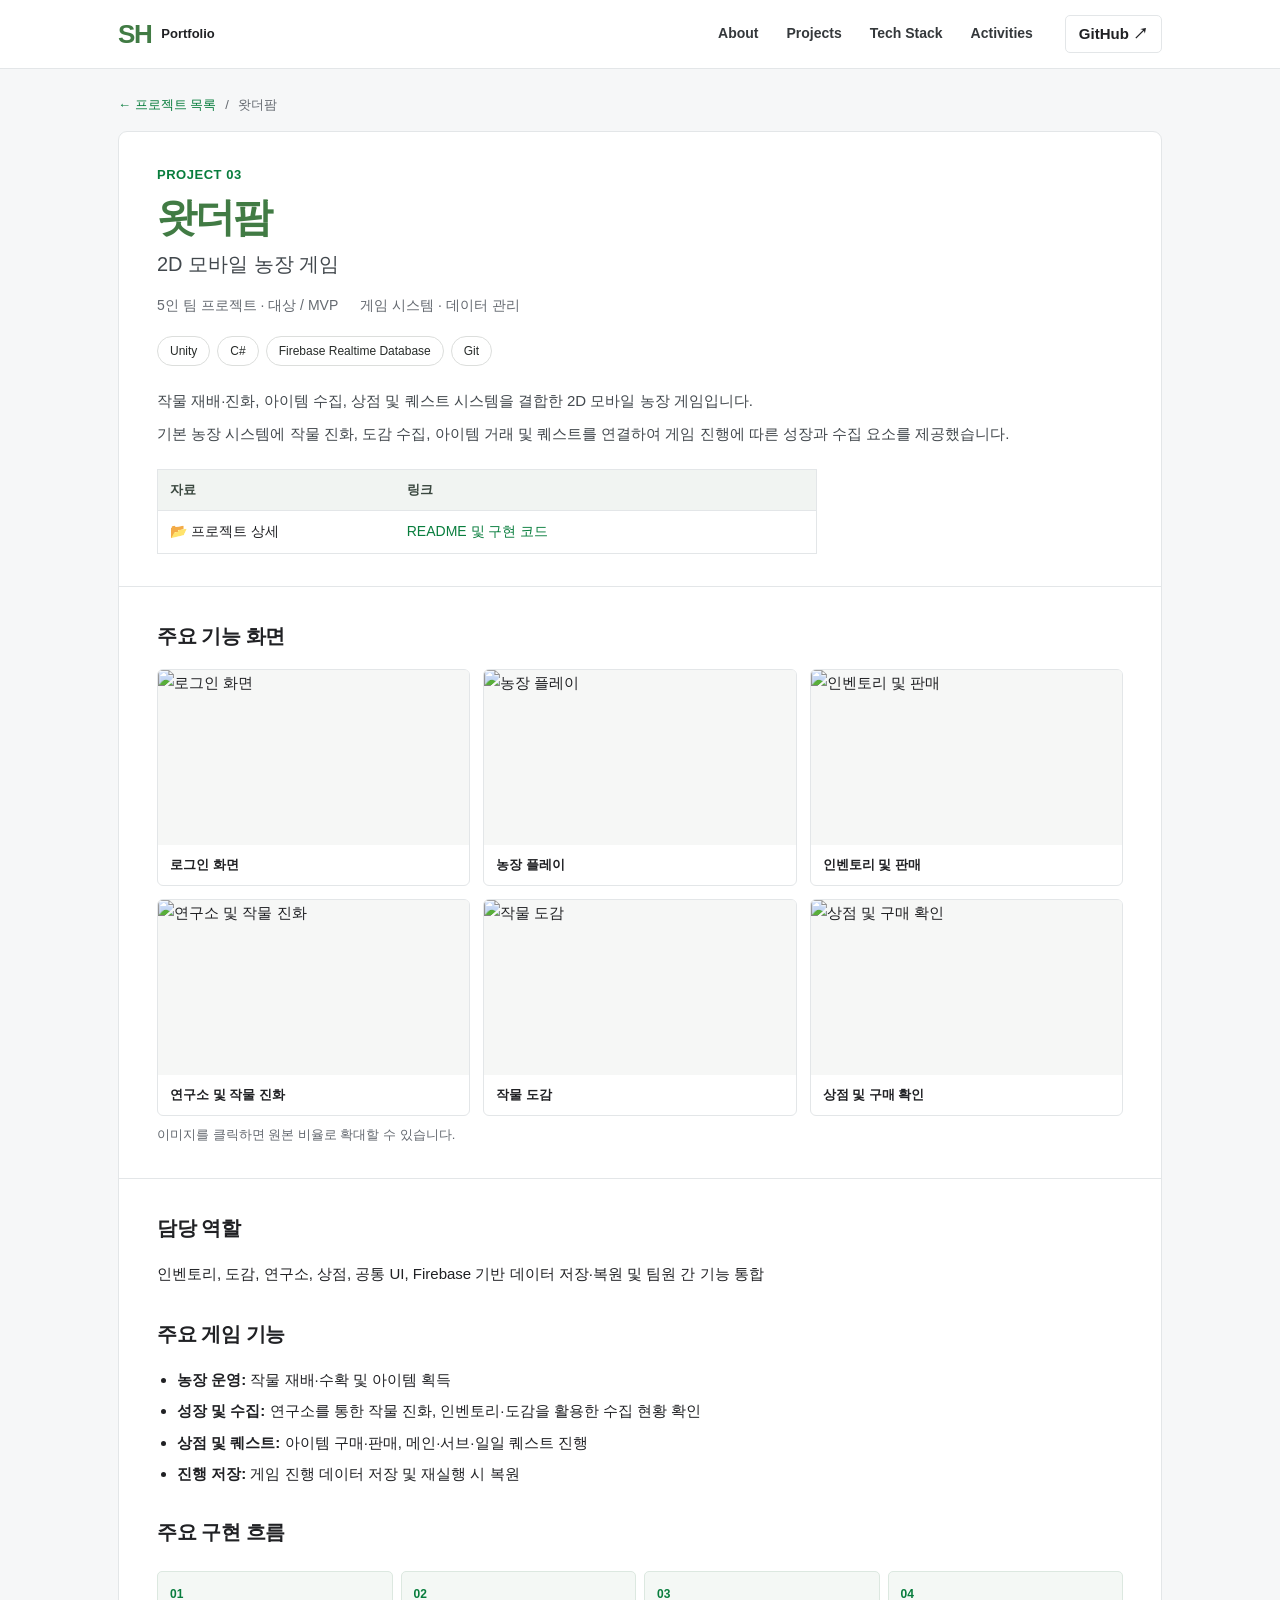
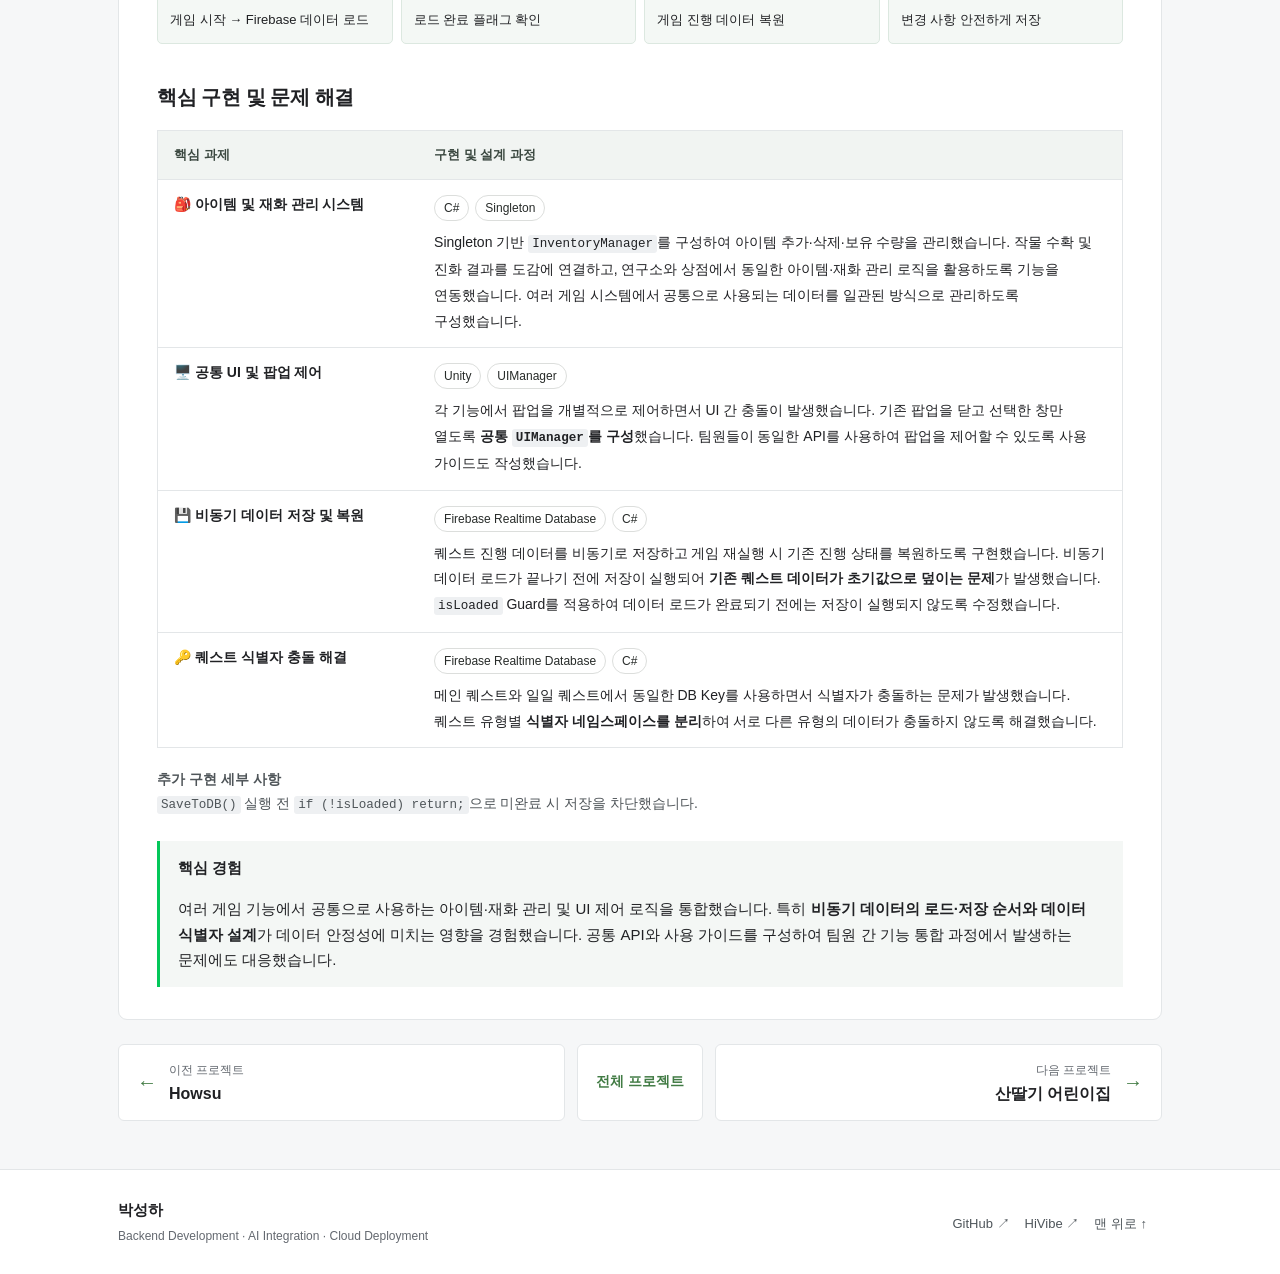
==== farm.html @ 6c3757b3 "Upload File" ====
<!DOCTYPE html>
<html lang="ko"><head><meta charset="utf-8"/><meta content="width=device-width,initial-scale=1" name="viewport"/><meta content="#03c75a" name="theme-color"/><meta content="박성하 개발 포트폴리오 · Java Spring Boot · AI 연동 · 프론트엔드 · 클라우드 배포" name="description"/><title>왓더팜 | 박성하 포트폴리오</title><link href="styles.css" rel="stylesheet"/><script defer="" src="script.js"></script></head><body><a class="skip" href="#main">본문으로 건너뛰기</a><header class="header"><div class="wrap nav"><a aria-label="홈" class="brand" href="index.html">SH<span>Portfolio</span></a><button aria-controls="navlinks" aria-expanded="false" aria-label="메뉴 열기" class="menu">메뉴</button><nav aria-label="주 메뉴" id="navlinks"><a href="index.html#about">About</a><a href="index.html#projects">Projects</a><a href="index.html#skills">Tech Stack</a><a href="index.html#activities">Activities</a></nav><a class="github" href="https://github.com/three-co1ors" rel="noopener noreferrer" target="_blank">GitHub ↗</a></div></header><main class="wrap" id="main"><div class="breadcrumb"><a href="index.html#projects">← 프로젝트 목록</a><span> / </span><span>왓더팜</span></div><article class="detail"><header class="detail-head"><p class="eyebrow">PROJECT 03</p><h1>왓더팜</h1><p class="detail-subtitle">2D 모바일 농장 게임</p><div class="detail-meta"><span>5인 팀 프로젝트 · 대상 / MVP</span><span>게임 시스템 · 데이터 관리</span></div><div class="badges"><span class="tech-tag">Unity</span> <span class="tech-tag">C#</span> <span class="tech-tag">Firebase Realtime Database</span> <span class="tech-tag">Git</span></div><div class="description"><p>작물 재배·진화, 아이템 수집, 상점 및 퀘스트 시스템을 결합한 2D 모바일 농장 게임입니다.</p>
<p>기본 농장 시스템에 작물 진화, 도감 수집, 아이템 거래 및 퀘스트를 연결하여 게임 진행에 따른 성장과 수집 요소를 제공했습니다.</p>
</div><div class="resources"><table>
<thead>
<tr>
<th style="text-align:left">자료</th>
<th style="text-align:left">링크</th>
</tr>
</thead>
<tbody>
<tr>
<td style="text-align:left">📂 프로젝트 상세</td>
<td style="text-align:left"><a href="https://github.com/three-co1ors/SH_Escapetato">README 및 구현 코드</a></td>
</tr>
</tbody>
</table>
</div></header><section class="screens"><h4>주요 기능 화면</h4><div class="shot-grid"><button class="shot" data-caption="로그인 화면" data-src="images/escapetato-login.webp" type="button"><span class="shot-media"><img alt="로그인 화면" loading="lazy" src="images/escapetato-login.webp"/></span><span class="shot-caption">로그인 화면</span></button><button class="shot" data-caption="농장 플레이" data-src="images/farm-play.webp" type="button"><span class="shot-media"><img alt="농장 플레이" loading="lazy" src="images/farm-play.webp"/></span><span class="shot-caption">농장 플레이</span></button><button class="shot" data-caption="인벤토리 및 판매" data-src="images/farm-inventory.webp" type="button"><span class="shot-media"><img alt="인벤토리 및 판매" loading="lazy" src="images/farm-inventory.webp"/></span><span class="shot-caption">인벤토리 및 판매</span></button><button class="shot" data-caption="연구소 및 작물 진화" data-src="images/farm-lab.webp" type="button"><span class="shot-media"><img alt="연구소 및 작물 진화" loading="lazy" src="images/farm-lab.webp"/></span><span class="shot-caption">연구소 및 작물 진화</span></button><button class="shot" data-caption="작물 도감" data-src="images/farm-collection.webp" type="button"><span class="shot-media"><img alt="작물 도감" loading="lazy" src="images/farm-collection.webp"/></span><span class="shot-caption">작물 도감</span></button><button class="shot" data-caption="상점 및 구매 확인" data-src="images/farm-shop.webp" type="button"><span class="shot-media"><img alt="상점 및 구매 확인" loading="lazy" src="images/farm-shop.webp"/></span><span class="shot-caption">상점 및 구매 확인</span></button></div><p class="muted screen-note">이미지를 클릭하면 원본 비율로 확대할 수 있습니다.</p></section><div class="detail-content"><h4>담당 역할</h4>
<p>인벤토리, 도감, 연구소, 상점, 공통 UI, Firebase 기반 데이터 저장·복원 및 팀원 간 기능 통합</p>
<h4>주요 게임 기능</h4>
<ul>
<li><strong>농장 운영:</strong> 작물 재배·수확 및 아이템 획득</li>
<li><strong>성장 및 수집:</strong> 연구소를 통한 작물 진화, 인벤토리·도감을 활용한 수집 현황 확인</li>
<li><strong>상점 및 퀘스트:</strong> 아이템 구매·판매, 메인·서브·일일 퀘스트 진행</li>
<li><strong>진행 저장:</strong> 게임 진행 데이터 저장 및 재실행 시 복원</li>
</ul>
<div class="flow-block"><h4>주요 구현 흐름</h4><ol><li>게임 시작 → Firebase 데이터 로드</li><li>로드 완료 플래그 확인</li><li>게임 진행 데이터 복원</li><li>변경 사항 안전하게 저장</li></ol></div><h4>핵심 구현 및 문제 해결</h4>
<table>
<thead>
<tr>
<th style="text-align:left">핵심 과제</th>
<th style="text-align:left">구현 및 설계 과정</th>
</tr>
</thead>
<tbody>
<tr>
<td style="text-align:left">🎒 <strong>아이템 및 재화 관리 시스템</strong></td>
<td style="text-align:left"><span class="tech-tag">C#</span> <span class="tech-tag">Singleton</span> <br/> Singleton 기반 <code>InventoryManager</code>를 구성하여 아이템 추가·삭제·보유 수량을 관리했습니다. 작물 수확 및 진화 결과를 도감에 연결하고, 연구소와 상점에서 동일한 아이템·재화 관리 로직을 활용하도록 기능을 연동했습니다. 여러 게임 시스템에서 공통으로 사용되는 데이터를 일관된 방식으로 관리하도록 구성했습니다.</td>
</tr>
<tr>
<td style="text-align:left">🖥️ <strong>공통 UI 및 팝업 제어</strong></td>
<td style="text-align:left"><span class="tech-tag">Unity</span> <span class="tech-tag">UIManager</span> <br/> 각 기능에서 팝업을 개별적으로 제어하면서 UI 간 충돌이 발생했습니다. 기존 팝업을 닫고 선택한 창만 열도록 <strong>공통 <code>UIManager</code>를 구성</strong>했습니다. 팀원들이 동일한 API를 사용하여 팝업을 제어할 수 있도록 사용 가이드도 작성했습니다.</td>
</tr>
<tr>
<td style="text-align:left">💾 <strong>비동기 데이터 저장 및 복원</strong></td>
<td style="text-align:left"><span class="tech-tag">Firebase Realtime Database</span> <span class="tech-tag">C#</span> <br/> 퀘스트 진행 데이터를 비동기로 저장하고 게임 재실행 시 기존 진행 상태를 복원하도록 구현했습니다. 비동기 데이터 로드가 끝나기 전에 저장이 실행되어 <strong>기존 퀘스트 데이터가 초기값으로 덮이는 문제</strong>가 발생했습니다. <code>isLoaded</code> Guard를 적용하여 데이터 로드가 완료되기 전에는 저장이 실행되지 않도록 수정했습니다.</td>
</tr>
<tr>
<td style="text-align:left">🔑 <strong>퀘스트 식별자 충돌 해결</strong></td>
<td style="text-align:left"><span class="tech-tag">Firebase Realtime Database</span> <span class="tech-tag">C#</span> <br/> 메인 퀘스트와 일일 퀘스트에서 동일한 DB Key를 사용하면서 식별자가 충돌하는 문제가 발생했습니다. 퀘스트 유형별 <strong>식별자 네임스페이스를 분리</strong>하여 서로 다른 유형의 데이터가 충돌하지 않도록 해결했습니다.</td>
</tr>
</tbody>
</table>
<p class="implementation-note"><strong>추가 구현 세부 사항</strong><br/><code>SaveToDB()</code> 실행 전 <code>if (!isLoaded) return;</code>으로 미완료 시 저장을 차단했습니다.</p><blockquote>
<p><strong>핵심 경험</strong></p>
<p>여러 게임 기능에서 공통으로 사용하는 아이템·재화 관리 및 UI 제어 로직을 통합했습니다. 특히 <strong>비동기 데이터의 로드·저장 순서와 데이터 식별자 설계</strong>가 데이터 안정성에 미치는 영향을 경험했습니다. 공통 API와 사용 가이드를 구성하여 팀원 간 기능 통합 과정에서 발생하는 문제에도 대응했습니다.</p>
</blockquote>
</div></article><nav aria-label="프로젝트 이동" class="project-pagination"><a class="project-nav-link project-nav-prev" href="howsu.html"><span class="project-nav-arrow" aria-hidden="true">←</span><span class="project-nav-copy"><span class="project-nav-label">이전 프로젝트</span><span class="project-nav-name">Howsu</span></span></a><a class="project-nav-link project-nav-all" href="index.html#projects">전체 프로젝트</a><a class="project-nav-link project-nav-next" href="oheng.html"><span class="project-nav-copy"><span class="project-nav-label">다음 프로젝트</span><span class="project-nav-name">산딸기 어린이집</span></span><span class="project-nav-arrow" aria-hidden="true">→</span></a></nav></main><footer><div class="wrap foot"><div><strong>박성하</strong><p>Backend Development · AI Integration · Cloud Deployment</p></div><div><a href="https://github.com/three-co1ors" rel="noopener noreferrer" target="_blank">GitHub ↗</a><a href="https://www.hivibe.cloud/" rel="noopener noreferrer" target="_blank">HiVibe ↗</a><a href="#main">맨 위로 ↑</a></div></div></footer><dialog aria-label="프로젝트 화면 확대" id="lightbox"><button aria-label="닫기" class="close" type="button">×</button><img alt="" hidden=""/><video controls="" hidden="" playsinline="" preload="none"></video><p></p></dialog></body></html>
---- styles.css ----
:root{--green:#03c75a;--green-dark:#087d3d;--ink:#202124;--muted:#646970;--border:#e3e6e8;--paper:#fff;--bg:#f6f7f8;--soft:#f1fbf5;--width:1100px}*{box-sizing:border-box}html{scroll-behavior:smooth;scroll-padding-top:90px}body{margin:0;background:var(--bg);color:var(--ink);font:15px/1.7 -apple-system,BlinkMacSystemFont,'Pretendard','Noto Sans KR','Malgun Gothic',Arial,sans-serif;word-break:keep-all;overflow-wrap:anywhere}a{color:var(--green-dark);text-decoration:none}a:hover{text-decoration:underline}button{font:inherit}a:focus-visible,button:focus-visible{outline:3px solid var(--green);outline-offset:4px}.wrap{max-width:var(--width);margin:auto;padding:0 28px}.skip{position:fixed;left:12px;top:-100px;z-index:99;background:#fff;padding:12px}.skip:focus{top:12px}.header{position:sticky;top:0;z-index:10;background:#fff;border-bottom:1px solid var(--border)}.nav{display:flex;align-items:center;gap:32px;min-height:68px}.brand{font-size:26px;font-weight:850;letter-spacing:-1.4px;color:var(--green-dark);display:flex;align-items:center;gap:10px;white-space:nowrap}.brand span{font-size:13px;font-weight:650;letter-spacing:0;color:var(--ink)}.nav nav{display:flex;gap:28px;margin-left:auto}.nav nav a{font-size:14px;font-weight:600;color:#34383b}.github{font-weight:700;color:var(--ink);border:1px solid var(--border);border-radius:5px;padding:5px 13px;white-space:nowrap}.menu{display:none}.hero{background:#fff;border:1px solid var(--border);border-radius:10px;margin-top:32px;padding:42px;display:grid;grid-template-columns:1.6fr 1fr;gap:44px;align-items:center}.eyebrow{font-weight:750;color:var(--green-dark);font-size:13px;letter-spacing:.04em;margin:0 0 8px}.hero h1,.detail-head h1{font-size:46px;line-height:1.15;letter-spacing:-2px;margin:0 0 18px}.intro{font-size:16px;color:#4b5055;max-width:610px;margin:0 0 24px}.actions{display:flex;flex-wrap:wrap;gap:8px}.button{display:inline-flex;align-items:center;padding:9px 16px;background:#fff;border:1px solid #cfd5d7;color:#303438;border-radius:5px;font-size:14px;font-weight:650}.primary{background:var(--green-dark);border-color:var(--green-dark);color:#fff}.profile{margin:0;padding:0 0 0 24px;border-left:1px solid var(--border)}.profile div{padding:11px 0;border-bottom:1px solid var(--border)}.profile div:last-child{border:0}.profile dt{font-size:12px;color:var(--muted)}.profile dd{font-weight:650;margin:1px 0 0}.section{margin:44px 0}.section-head{margin:0 0 17px;display:flex;gap:16px;align-items:baseline;flex-wrap:wrap}.section-head h2{font-size:26px;letter-spacing:-.7px;line-height:1.3;margin:0}.section-head p{color:var(--muted);margin:0;font-size:14px}.project-grid{display:grid;grid-template-columns:repeat(2,minmax(0,1fr));gap:16px}.project-card{background:#fff;border:1px solid var(--border);border-radius:8px;padding:24px;display:flex;flex-direction:column;min-width:0}.project-card:hover{border-color:#97d6ad}.card-top{display:flex;gap:12px;align-items:center;justify-content:space-between}.project-no{color:var(--green-dark);font-weight:800;font-size:13px}.muted{color:var(--muted);font-size:13px}.project-card h3{font-size:25px;line-height:1.3;letter-spacing:-.6px;margin:11px 0 3px}.project-card h3 a{color:var(--ink)}.subtitle{margin:0 0 10px;font-size:15px}.role{font-size:13px;color:var(--muted);margin:0 0 14px}.badges{display:flex;flex-wrap:wrap;gap:5px;align-items:center}.badge{display:inline-flex;vertical-align:middle;max-width:100%;margin:2px 1px;line-height:1}.badge img{height:20px;width:auto;max-width:100%;display:block}.badge-fallback{display:none;background:var(--badge-color);color:var(--badge-ink);padding:4px 6px;font:600 11px/12px Arial,sans-serif;white-space:nowrap}.badge.failed img{display:none}.badge.failed .badge-fallback{display:inline-block}.focus{color:#555e61;font-size:13px;margin:15px 0 20px}.card-actions{display:flex;align-items:center;gap:16px;justify-content:space-between;border-top:1px solid var(--border);padding-top:13px;margin-top:auto}.detail-link,.live-link{font-weight:700;font-size:14px}.skill-table{border:1px solid var(--border);background:#fff;border-radius:8px;overflow:hidden}.skill-row{display:grid;grid-template-columns:190px minmax(0,1fr);gap:16px;padding:15px 22px;align-items:center;border-bottom:1px solid var(--border)}.skill-row:last-child{border:0}.skill-row h3{font-size:14px;margin:0}.activities table,.detail table{border-collapse:collapse;width:100%;background:#fff;text-align:left;table-layout:auto}.activities table{border:1px solid var(--border)}th,td{border-bottom:1px solid var(--border);padding:13px 16px;vertical-align:top}th{font-size:13px;background:#f1f4f2;font-weight:700;color:#3b4840}td{font-size:14px}.activities h3{font-size:19px;margin-top:27px}.foot{display:flex;justify-content:space-between;gap:16px;align-items:center;padding-top:27px;padding-bottom:27px;flex-wrap:wrap}.foot p{margin:3px 0;color:var(--muted);font-size:12px}.foot a{font-size:13px;color:#4e555a;margin-right:15px}footer{margin-top:48px;border-top:1px solid var(--border);background:#fff}.breadcrumb{display:flex;gap:9px;margin:25px 0 15px;font-size:13px;color:var(--muted)}.detail{border:1px solid var(--border);border-radius:9px;background:#fff;overflow:hidden}.detail-head,.screens,.detail-content{padding:32px 38px}.detail-head h1{font-size:40px;margin-bottom:7px}.detail-subtitle{font-size:20px;margin:0 0 13px;color:#42484d}.detail-meta{display:flex;gap:9px 22px;flex-wrap:wrap;color:var(--muted);font-size:14px;margin-bottom:18px}.description{margin:22px 0;color:#42484d}.description p{margin:8px 0}.resources{max-width:660px}.resources table{border:1px solid var(--border)}.resources td:first-child{width:36%}.resources th,.resources td{padding:9px 12px}.screens{border-top:1px solid var(--border);border-bottom:1px solid var(--border)}.screens h4,.detail-content h4{font-size:20px;margin:0 0 16px;letter-spacing:-.4px}.shot-grid{display:grid;grid-template-columns:repeat(3,minmax(0,1fr));gap:13px}.shot{padding:0;border:1px solid var(--border);background:#fff;border-radius:6px;overflow:hidden;text-align:left;color:var(--ink);cursor:zoom-in}.shot:disabled{cursor:default}.shot>span:last-child{display:block;padding:9px 12px;font-size:13px;font-weight:600}.shot-media{display:grid;place-items:center;aspect-ratio:16/9;background:#f3f5f4;overflow:hidden}.shot-media img{width:100%;height:100%;object-fit:cover}.shot-media img[hidden]{display:none}.placeholder{color:#777f79;font-size:12px}.screen-note{margin:8px 0 0}.detail-content h4:not(:first-child){margin-top:30px}.detail-content p{margin:0 0 16px}.detail-content ul{padding-left:20px;margin:0 0 26px}.detail-content li{margin:6px 0}.detail-content table{border:1px solid var(--border);margin-bottom:20px}.detail-content table td:first-child{width:25%;min-width:130px}.detail-content table td:last-child{line-height:1.85}.detail-content table td:last-child br{display:block;content:'';margin:6px 0}.detail-content table tr:last-child td{border:0}.detail-content blockquote{border-left:3px solid var(--green);margin:24px 0 0;padding:14px 18px;background:var(--soft)}.detail-content blockquote p:last-child{margin:0}.detail-content code{font-size:.9em;background:#eef0f2;border-radius:3px;padding:2px 4px}.flow-block{margin:28px 0}.flow-block ol{display:flex;gap:8px;list-style:none;counter-reset:step;padding:0;margin:0}.flow-block li{flex:1;position:relative;background:#f4f8f5;border:1px solid #dce8e0;border-radius:5px;padding:12px;font-size:13px;min-width:0}.flow-block li:before{counter-increment:step;content:'0' counter(step);display:block;color:var(--green-dark);font-weight:750;font-size:12px;margin-bottom:5px}.implementation-note{font-size:14px;color:#4f5559}.project-pagination{display:flex;justify-content:space-between;gap:12px;margin:20px 0;font-weight:650;font-size:14px}dialog{border:0;border-radius:8px;padding:44px 18px 16px;max-width:min(95vw,1200px);max-height:94vh;background:#fff;color:var(--ink)}dialog::backdrop{background:#000b}dialog img{display:block;max-width:100%;max-height:75vh;object-fit:contain;margin:auto}dialog p{text-align:center;margin:8px 0 0}dialog .close{position:absolute;right:12px;top:6px;border:0;background:none;font-size:26px;cursor:pointer}.badge img[hidden]{display:none}@media(max-width:760px){.wrap{padding:0 16px}.nav{min-height:60px;gap:12px}.brand{font-size:23px}.brand span{display:none}.menu{display:block;margin-left:auto;border:1px solid var(--border);background:#fff;border-radius:4px;padding:5px 10px;font-size:13px}.nav nav{display:none;position:absolute;top:60px;left:0;right:0;background:#fff;padding:16px;border-bottom:1px solid var(--border);gap:16px;flex-wrap:wrap}.nav nav.open{display:flex}.hero{margin-top:18px;display:block;padding:23px}.hero h1{font-size:38px}.profile{border-left:0;border-top:1px solid var(--border);padding:12px 0 0;margin-top:24px}.section{margin:30px 0}.project-grid{grid-template-columns:1fr;gap:10px}.project-card{padding:18px}.skill-row{grid-template-columns:1fr;gap:6px;padding:12px 15px}.detail-head,.screens,.detail-content{padding:22px 18px}.detail-head h1{font-size:34px}.detail-subtitle{font-size:17px}.shot-grid{grid-template-columns:repeat(2,minmax(0,1fr));gap:8px}.flow-block ol{display:grid;grid-template-columns:1fr 1fr}.detail-content table,.detail-content tbody,.detail-content tr,.detail-content td{display:block;width:100%!important;min-width:0!important}.detail-content thead{position:absolute;width:1px;height:1px;overflow:hidden;clip-path:inset(50%)}.detail-content table td:first-child{background:#f1f4f2;font-size:14px;font-weight:700;border-bottom:0;padding:10px 12px}.detail-content table td:last-child{padding:12px 13px}.detail-content table tr{border-bottom:1px solid var(--border)}.detail-content table tr:last-child{border-bottom:0}th,td{padding:9px 10px}.activities td,.activities th{font-size:12px}.foot{padding-top:20px;padding-bottom:20px}}@media(prefers-reduced-motion:reduce){html{scroll-behavior:auto}}

/* Quiet, consistent technical labels and editorial sections */
.badges{gap:7px;align-items:center}.tech-tag{display:inline-block;border:1px solid #dcdedc;background:transparent;color:#272b29;border-radius:999px;padding:5px 12px;font-size:12px;line-height:1.5;font-weight:500;max-width:100%;overflow-wrap:anywhere;vertical-align:middle}.detail-content td .tech-tag{font-size:12px;padding:3px 9px;margin:2px 2px 5px 0}.editorial-head{display:flex;align-items:baseline;justify-content:space-between;gap:16px;margin-bottom:30px}.editorial-head>span{font-size:12px;font-weight:750;letter-spacing:.15em;color:var(--green-dark)}.editorial-head h2{font-size:clamp(28px,4vw,43px);line-height:1.15;letter-spacing:-1.5px;margin:0}.skill-table{background:transparent;border:0;border-radius:0;display:grid;grid-template-columns:repeat(2,minmax(0,1fr));column-gap:38px;row-gap:20px;overflow:visible}.skill-row,.skill-row:last-child{border:0;border-top:1px solid #d9ddda;padding:20px 0 15px;display:block}.skill-row h3{font-size:19px;margin:0 0 15px;letter-spacing:-.3px}.skill-row .tech-tag{font-size:13px;padding:7px 12px;background:transparent}.experience-grid{display:grid;grid-template-columns:repeat(3,minmax(0,1fr));gap:24px}.experience-grid article{border-top:1px solid #252b27;padding:18px 0 8px;min-width:0}.experience-grid article h3{font-size:23px;letter-spacing:-.5px;margin:0 0 14px}.experience-grid article p{color:#59615d;margin:0 0 13px;line-height:1.8}.experience-grid article .experience-role{color:var(--ink);font-size:13px;min-height:43px;margin-bottom:18px}.award-lines{border-top:1px solid var(--border);padding-top:10px}.award-lines p{font-size:13px;margin:3px 0!important}.project-cover{display:block;aspect-ratio:16/9;border:1px solid var(--border);border-radius:5px;overflow:hidden;background:#f3f4f3;margin-bottom:15px}.project-cover img{width:100%;height:100%;object-fit:contain;display:block}.shot-media{position:relative}.shot-media img{object-fit:contain;background:#f6f7f6}.shot:hover{border-color:var(--green-dark)}.play-mark{position:absolute;top:50%;left:50%;transform:translate(-50%,-50%);display:grid;place-items:center;background:#151515bb;color:white;border-radius:50%;width:42px;height:42px;font-size:16px}.shot-caption{display:block}.shot-grid{grid-template-columns:repeat(3,minmax(0,1fr))}.detail:has(.shot[data-video]) .shot-media{background:#111}.detail:has(img[src*='howsu-']) .shot-media{aspect-ratio:1/1}.detail:has(img[src*='howsu-']) .shot-media img{object-fit:contain}.detail:has(img[src*='hivibe-']) .shot-grid{grid-template-columns:repeat(2,minmax(0,1fr))}.detail:has(img[src*='hivibe-']) .shot-media{aspect-ratio:2/1}dialog video{display:block;width:min(1040px,85vw);max-height:75vh;margin:auto;background:#000}dialog img[hidden],dialog video[hidden]{display:none}dialog{overscroll-behavior:contain}body:has(dialog[open]){overflow:hidden}.detail-content table td:first-child{width:27%}.detail-content table td:last-child br{margin:4px 0}.detail-content blockquote{background:#f4f7f5}
@media(max-width:760px){.skill-table{grid-template-columns:1fr;gap:8px}.editorial-head{margin-bottom:20px}.editorial-head h2{font-size:29px}.experience-grid{grid-template-columns:1fr;gap:18px}.experience-grid article .experience-role{min-height:0;margin-bottom:12px}.shot-grid,.detail:has(img[src*='hivibe-']) .shot-grid{grid-template-columns:repeat(2,minmax(0,1fr))}.tech-tag{padding:4px 9px}.project-cover{max-height:220px}.skill-row h3{font-size:17px}}

/* Unified section headings */
:root{--heading-green:#417b44}
.brand,.hero h1,.detail-head h1,.editorial-head h2,.project-card h3 a{color:var(--heading-green)}
.editorial-head>span{color:var(--heading-green)}
.section-description{margin:-13px 0 24px;color:var(--muted);font-size:14px}
@media(max-width:760px){.section-description{margin:-6px 0 18px}.editorial-head{gap:10px}.editorial-head h2{text-align:right}}

/* Full-card navigation and live service */
.project-card{position:relative;cursor:pointer;transition:border-color .15s ease}
.project-card:hover,.project-card:focus-within{border-color:var(--heading-green)}
.card-main-link::after{content:"";position:absolute;inset:0;border-radius:8px;z-index:1}
.card-main-link:focus-visible{outline:none}
.card-main-link:focus-visible::after{outline:3px solid var(--heading-green);outline-offset:3px}
.project-card .live-link{position:relative;z-index:2}
.project-card .project-cover,.project-card h3 a{position:relative;z-index:2}
.project-card:hover .detail-link{text-decoration:underline;text-underline-offset:4px}
.live-dot{display:inline-block;width:8px;height:8px;flex:0 0 8px;border-radius:50%;background:var(--heading-green)}
.live-card-link{display:inline-flex;align-items:center;gap:7px;white-space:nowrap;border:1px solid #d6e3d6;border-radius:5px;padding:5px 10px;color:var(--heading-green);font-size:12px;background:#f6faf6}
.live-service{display:flex;align-items:center;justify-content:space-between;gap:24px;border:1px solid #d5e1d5;border-left:3px solid var(--heading-green);background:#f6f9f6;border-radius:6px;padding:22px 24px;margin:24px 0}
.live-service-copy{min-width:0}.live-kicker{display:flex;align-items:center;gap:8px;color:var(--heading-green);font-size:11px;font-weight:750;letter-spacing:.13em}
.live-service h2{margin:7px 0 4px;font-size:21px;letter-spacing:-.5px;line-height:1.4;color:var(--ink)}
.live-service p{margin:0 0 6px;color:var(--muted);font-size:14px;line-height:1.7}
.live-domain{font-size:12px;color:var(--heading-green)}
.live-service-button{background:var(--heading-green);border-color:var(--heading-green);color:#fff;white-space:nowrap;flex-shrink:0;gap:12px}
.live-service-button:hover{background:#346537;text-decoration:none}
.sr-only{position:absolute;width:1px;height:1px;padding:0;margin:-1px;overflow:hidden;clip:rect(0,0,0,0);white-space:nowrap;border:0}
@media(max-width:760px){.live-service{align-items:flex-start;flex-direction:column;gap:14px;padding:17px 16px}.live-service h2{font-size:19px}.live-service-button{width:100%;justify-content:space-between}.card-actions{gap:8px}.live-card-link{padding:5px 8px}}
@media(prefers-reduced-motion:reduce){.project-card{transition:none}}

/* Single left-aligned section titles */
.editorial-head{display:block;text-align:left;margin-bottom:24px}
.editorial-head h2{text-align:left}
.section-description{margin:-10px 0 24px}
@media(max-width:760px){.editorial-head{margin-bottom:18px}.editorial-head h2{text-align:left}.section-description{margin:-4px 0 18px}}

/* Experience details */
.experience-grid article .experience-org{font-size:13px;line-height:1.6;margin:0 0 5px;color:var(--muted);min-height:0}
.experience-grid article .experience-role{min-height:0;margin:0 0 4px;line-height:1.65;font-size:13px}
.experience-grid article .experience-period{font-size:12px;font-variant-numeric:tabular-nums;color:var(--muted);margin:0 0 12px}
.experience-grid article .experience-note{font-size:13px;font-style:italic;color:var(--muted);margin:0 0 12px;line-height:1.7}
.experience-grid .experience-list{margin:0 0 14px;padding-left:18px;color:#59615d;font-size:14px;line-height:1.8}
.experience-grid .experience-list li{margin:0 0 7px;padding-left:1px}
@media(max-width:760px){.experience-grid article .experience-org,.experience-grid article .experience-role{min-height:0}.experience-grid article .experience-period{margin-bottom:12px}}

/* Compact experience metadata */
.experience-grid article .experience-org,.experience-grid article .experience-role,.experience-grid article .experience-period{min-height:0}
.experience-grid article .experience-role{margin-bottom:4px}
.experience-grid article .experience-period{margin-top:0;margin-bottom:12px}

/* Previous / all / next project navigation */
.project-pagination{display:grid;grid-template-columns:minmax(0,1fr) auto minmax(0,1fr);align-items:stretch;gap:12px;margin:24px 0 36px;font-size:14px;font-weight:650}
.project-pagination .project-nav-link{display:flex;align-items:center;gap:12px;min-width:0;padding:15px 18px;border:1px solid var(--border);border-radius:6px;background:var(--paper);color:var(--ink);text-decoration:none;transition:border-color .15s ease}
.project-pagination .project-nav-link:hover,.project-pagination .project-nav-link:focus-visible{border-color:var(--heading-green);color:var(--heading-green)}
.project-pagination .project-nav-prev{grid-column:1;grid-row:1;justify-content:flex-start}
.project-pagination .project-nav-all{grid-column:2;grid-row:1;justify-content:center;align-self:stretch;color:var(--heading-green);white-space:nowrap}
.project-pagination .project-nav-next{grid-column:3;grid-row:1;justify-content:flex-end;text-align:right}
.project-pagination .project-nav-copy{display:flex;flex-direction:column;gap:2px;min-width:0}
.project-pagination .project-nav-label{font-size:12px;font-weight:500;color:var(--muted)}
.project-pagination .project-nav-name{font-size:16px;font-weight:700;line-height:1.45}
.project-pagination .project-nav-arrow{font-size:20px;line-height:1;color:var(--heading-green);flex-shrink:0}
@media(max-width:760px){.project-pagination{grid-template-columns:repeat(2,minmax(0,1fr));gap:8px;margin:18px 0 28px}.project-pagination .project-nav-link{padding:12px 10px;gap:7px}.project-pagination .project-nav-next{grid-column:2}.project-pagination .project-nav-all{grid-column:1/-1;grid-row:2}.project-pagination .project-nav-name{font-size:14px}.project-pagination .project-nav-label{font-size:11px}}
@media(prefers-reduced-motion:reduce){.project-pagination .project-nav-link{transition:none}}
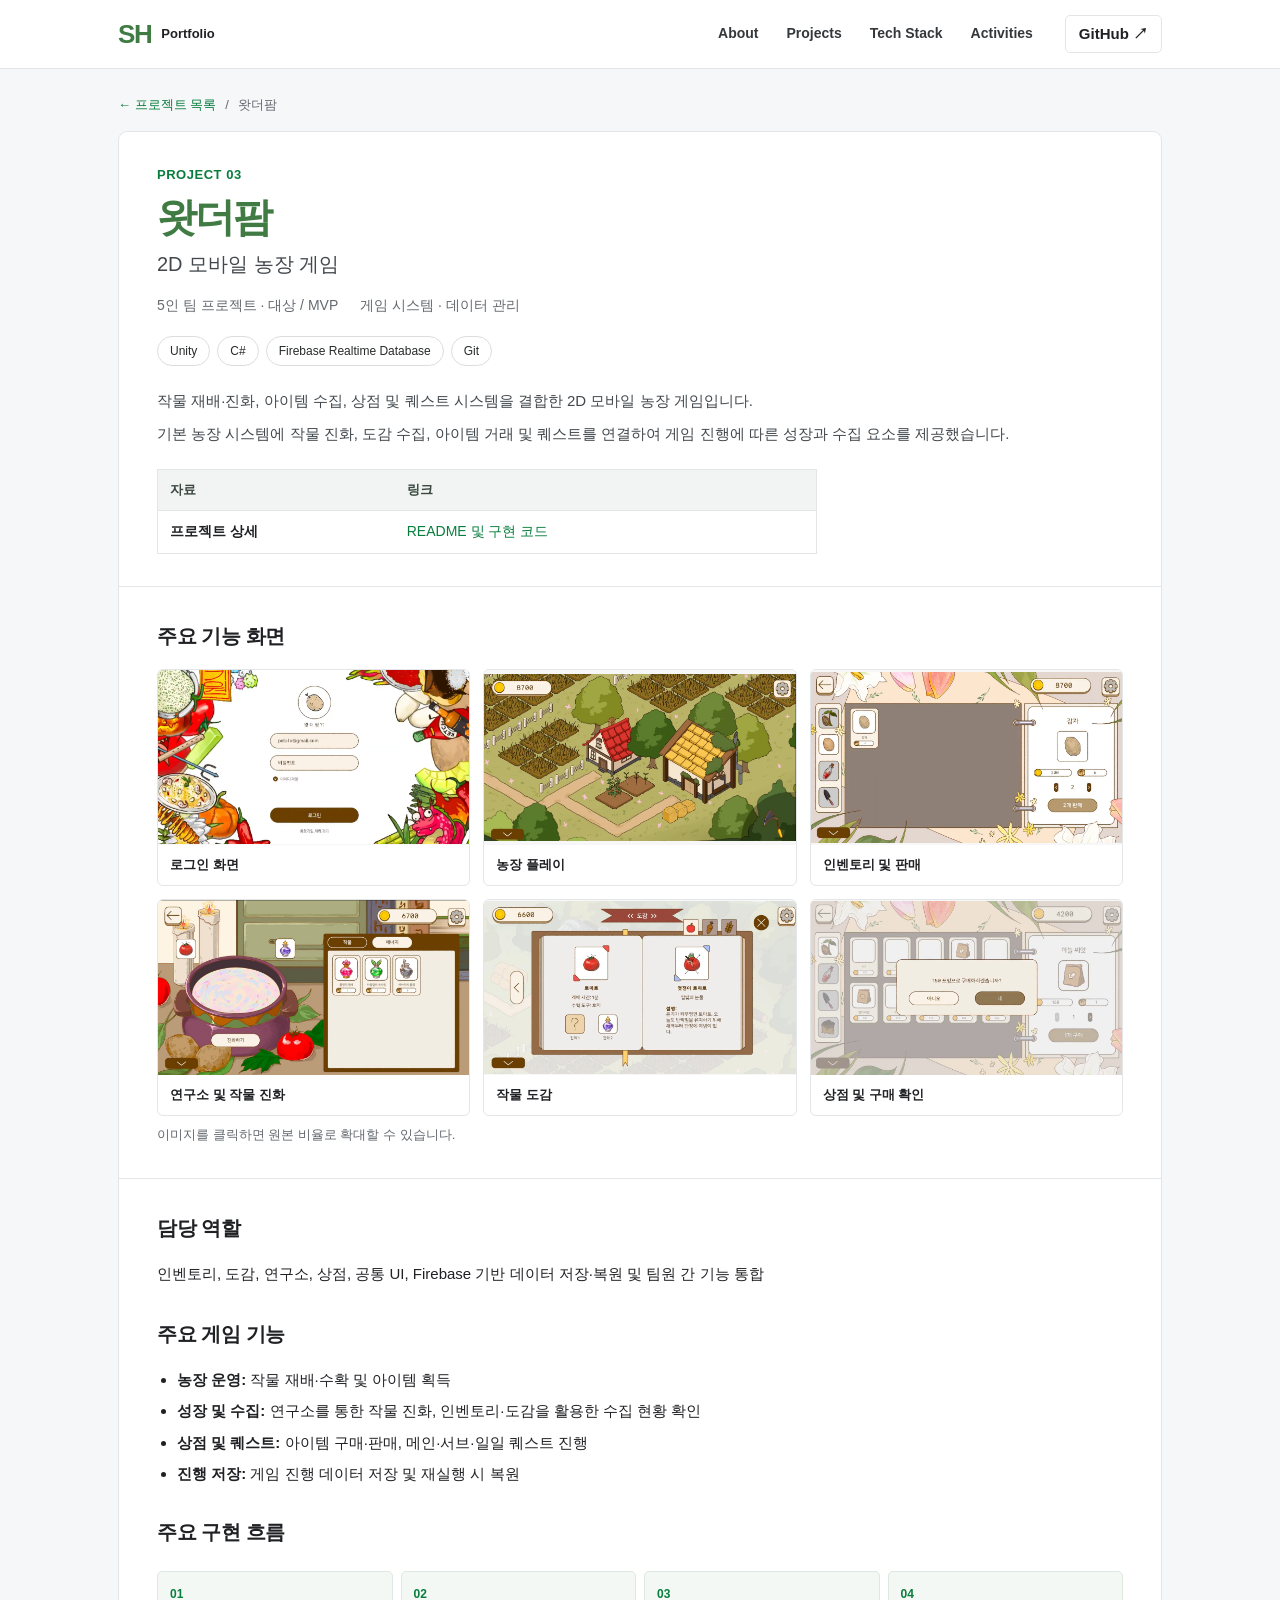
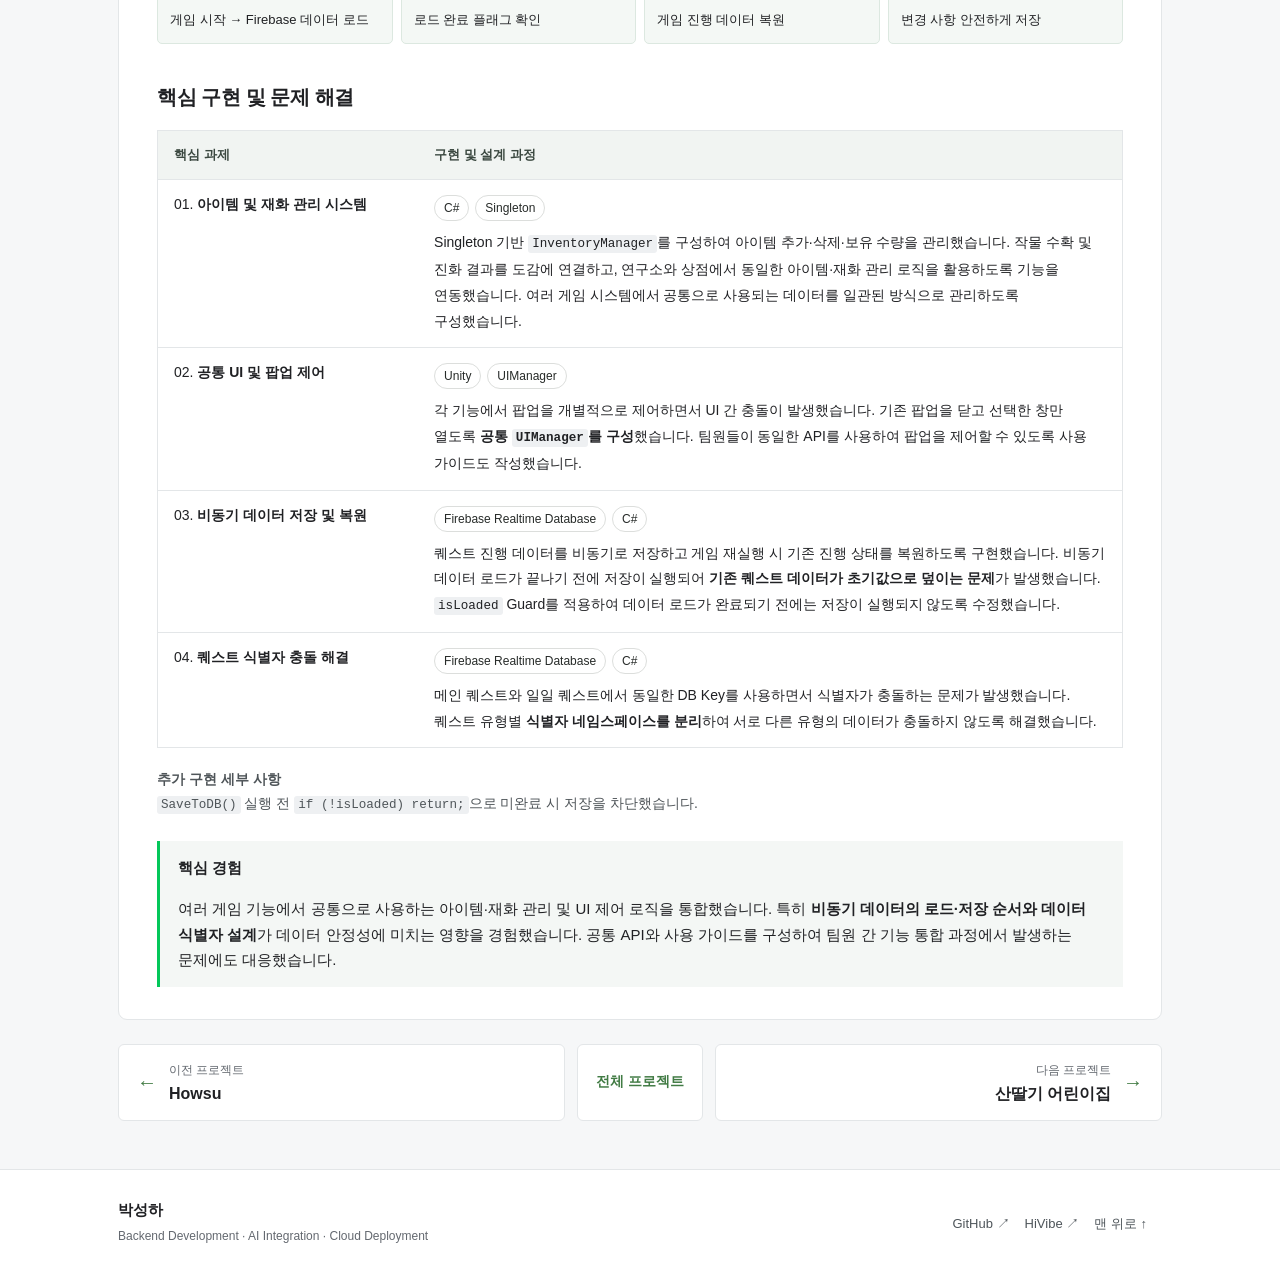
==== commit 55d89d3f: "style: update project section numbering and resource labels" ====
--- a/farm.html
+++ b/farm.html
@@ -10,7 +10,7 @@
 </thead>
 <tbody>
 <tr>
-<td style="text-align:left">📂 프로젝트 상세</td>
+<td style="text-align:left"><strong>프로젝트 상세</strong></td>
 <td style="text-align:left"><a href="https://github.com/three-co1ors/SH_Escapetato">README 및 구현 코드</a></td>
 </tr>
 </tbody>
@@ -34,19 +34,19 @@
 </thead>
 <tbody>
 <tr>
-<td style="text-align:left">🎒 <strong>아이템 및 재화 관리 시스템</strong></td>
+<td style="text-align:left">01. <strong>아이템 및 재화 관리 시스템</strong></td>
 <td style="text-align:left"><span class="tech-tag">C#</span> <span class="tech-tag">Singleton</span> <br/> Singleton 기반 <code>InventoryManager</code>를 구성하여 아이템 추가·삭제·보유 수량을 관리했습니다. 작물 수확 및 진화 결과를 도감에 연결하고, 연구소와 상점에서 동일한 아이템·재화 관리 로직을 활용하도록 기능을 연동했습니다. 여러 게임 시스템에서 공통으로 사용되는 데이터를 일관된 방식으로 관리하도록 구성했습니다.</td>
 </tr>
 <tr>
-<td style="text-align:left">🖥️ <strong>공통 UI 및 팝업 제어</strong></td>
+<td style="text-align:left">02. <strong>공통 UI 및 팝업 제어</strong></td>
 <td style="text-align:left"><span class="tech-tag">Unity</span> <span class="tech-tag">UIManager</span> <br/> 각 기능에서 팝업을 개별적으로 제어하면서 UI 간 충돌이 발생했습니다. 기존 팝업을 닫고 선택한 창만 열도록 <strong>공통 <code>UIManager</code>를 구성</strong>했습니다. 팀원들이 동일한 API를 사용하여 팝업을 제어할 수 있도록 사용 가이드도 작성했습니다.</td>
 </tr>
 <tr>
-<td style="text-align:left">💾 <strong>비동기 데이터 저장 및 복원</strong></td>
+<td style="text-align:left">03. <strong>비동기 데이터 저장 및 복원</strong></td>
 <td style="text-align:left"><span class="tech-tag">Firebase Realtime Database</span> <span class="tech-tag">C#</span> <br/> 퀘스트 진행 데이터를 비동기로 저장하고 게임 재실행 시 기존 진행 상태를 복원하도록 구현했습니다. 비동기 데이터 로드가 끝나기 전에 저장이 실행되어 <strong>기존 퀘스트 데이터가 초기값으로 덮이는 문제</strong>가 발생했습니다. <code>isLoaded</code> Guard를 적용하여 데이터 로드가 완료되기 전에는 저장이 실행되지 않도록 수정했습니다.</td>
 </tr>
 <tr>
-<td style="text-align:left">🔑 <strong>퀘스트 식별자 충돌 해결</strong></td>
+<td style="text-align:left">04. <strong>퀘스트 식별자 충돌 해결</strong></td>
 <td style="text-align:left"><span class="tech-tag">Firebase Realtime Database</span> <span class="tech-tag">C#</span> <br/> 메인 퀘스트와 일일 퀘스트에서 동일한 DB Key를 사용하면서 식별자가 충돌하는 문제가 발생했습니다. 퀘스트 유형별 <strong>식별자 네임스페이스를 분리</strong>하여 서로 다른 유형의 데이터가 충돌하지 않도록 해결했습니다.</td>
 </tr>
 </tbody>
@@ -55,4 +55,4 @@
 <p><strong>핵심 경험</strong></p>
 <p>여러 게임 기능에서 공통으로 사용하는 아이템·재화 관리 및 UI 제어 로직을 통합했습니다. 특히 <strong>비동기 데이터의 로드·저장 순서와 데이터 식별자 설계</strong>가 데이터 안정성에 미치는 영향을 경험했습니다. 공통 API와 사용 가이드를 구성하여 팀원 간 기능 통합 과정에서 발생하는 문제에도 대응했습니다.</p>
 </blockquote>
-</div></article><nav aria-label="프로젝트 이동" class="project-pagination"><a class="project-nav-link project-nav-prev" href="howsu.html"><span class="project-nav-arrow" aria-hidden="true">←</span><span class="project-nav-copy"><span class="project-nav-label">이전 프로젝트</span><span class="project-nav-name">Howsu</span></span></a><a class="project-nav-link project-nav-all" href="index.html#projects">전체 프로젝트</a><a class="project-nav-link project-nav-next" href="oheng.html"><span class="project-nav-copy"><span class="project-nav-label">다음 프로젝트</span><span class="project-nav-name">산딸기 어린이집</span></span><span class="project-nav-arrow" aria-hidden="true">→</span></a></nav></main><footer><div class="wrap foot"><div><strong>박성하</strong><p>Backend Development · AI Integration · Cloud Deployment</p></div><div><a href="https://github.com/three-co1ors" rel="noopener noreferrer" target="_blank">GitHub ↗</a><a href="https://www.hivibe.cloud/" rel="noopener noreferrer" target="_blank">HiVibe ↗</a><a href="#main">맨 위로 ↑</a></div></div></footer><dialog aria-label="프로젝트 화면 확대" id="lightbox"><button aria-label="닫기" class="close" type="button">×</button><img alt="" hidden=""/><video controls="" hidden="" playsinline="" preload="none"></video><p></p></dialog></body></html>+</div></article><nav aria-label="프로젝트 이동" class="project-pagination"><a class="project-nav-link project-nav-prev" href="howsu.html"><span aria-hidden="true" class="project-nav-arrow">←</span><span class="project-nav-copy"><span class="project-nav-label">이전 프로젝트</span><span class="project-nav-name">Howsu</span></span></a><a class="project-nav-link project-nav-all" href="index.html#projects">전체 프로젝트</a><a class="project-nav-link project-nav-next" href="oheng.html"><span class="project-nav-copy"><span class="project-nav-label">다음 프로젝트</span><span class="project-nav-name">산딸기 어린이집</span></span><span aria-hidden="true" class="project-nav-arrow">→</span></a></nav></main><footer><div class="wrap foot"><div><strong>박성하</strong><p>Backend Development · AI Integration · Cloud Deployment</p></div><div><a href="https://github.com/three-co1ors" rel="noopener noreferrer" target="_blank">GitHub ↗</a><a href="https://www.hivibe.cloud/" rel="noopener noreferrer" target="_blank">HiVibe ↗</a><a href="#main">맨 위로 ↑</a></div></div></footer><dialog aria-label="프로젝트 화면 확대" id="lightbox"><button aria-label="닫기" class="close" type="button">×</button><img alt="" hidden=""/><video controls="" hidden="" playsinline="" preload="none"></video><p></p></dialog></body></html>
